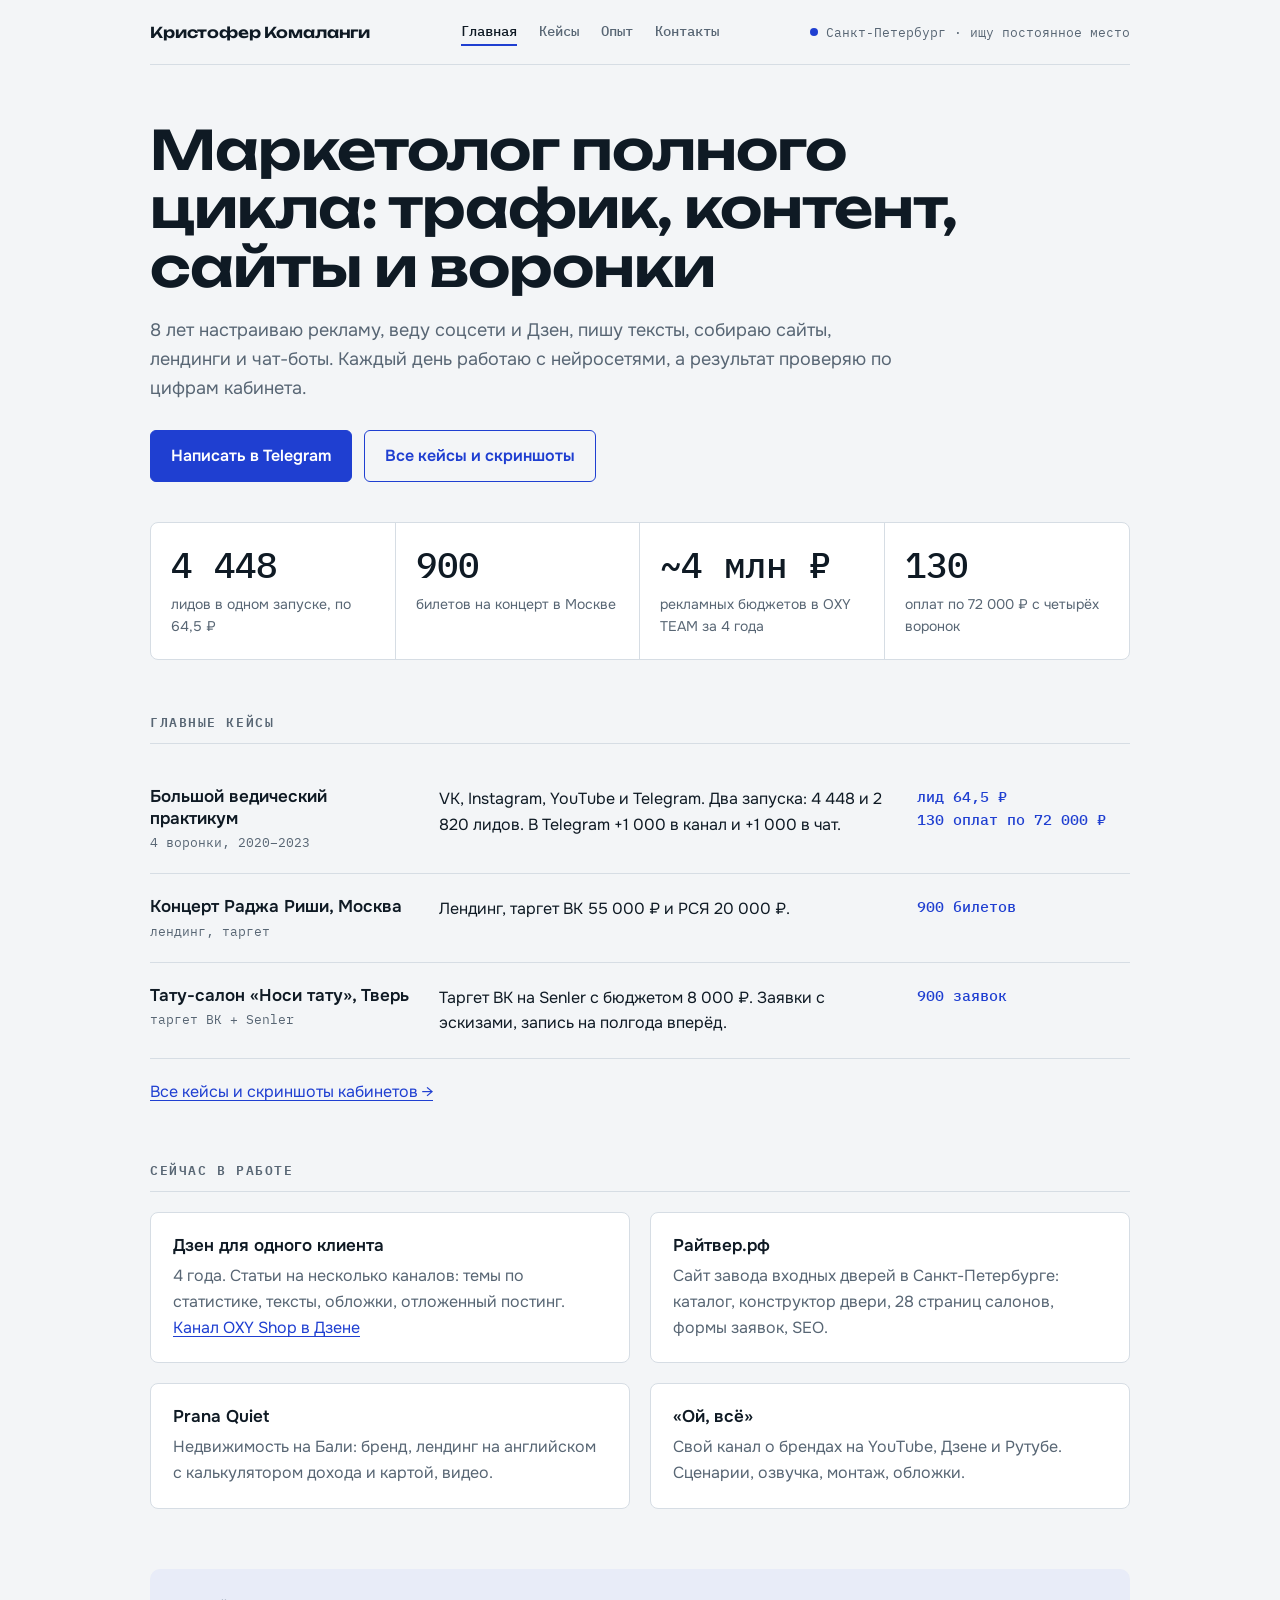
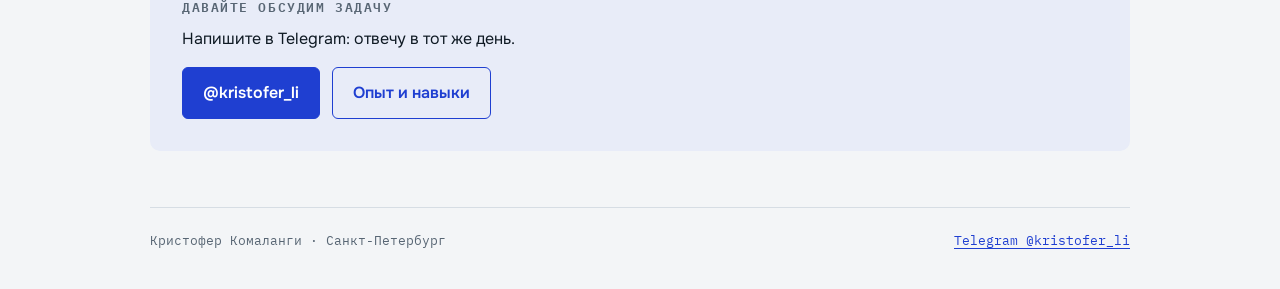
==== index.html @ 2c8e9608 "Портфолио-сайт: главная, кейсы, опыт, контакты Co-Authored-By: Claude Sonnet 5.5 <noreply@anthropic." ====
<!doctype html>
<html lang="ru">
<head>
<meta charset="utf-8">
<meta name="viewport" content="width=device-width, initial-scale=1, viewport-fit=cover">
<title>Кристофер Комаланги — маркетолог полного цикла</title>
<meta name="description" content="Трафик, контент, сайты и воронки. 8 лет в маркетинге, кейсы с цифрами и скриншотами рекламных кабинетов. Санкт-Петербург.">
<link rel="canonical" href="https://komalangi.github.io/">
<link rel="icon" href="favicon.svg" type="image/svg+xml">
<meta property="og:type" content="website">
<meta property="og:locale" content="ru_RU">
<meta property="og:site_name" content="Кристофер Комаланги">
<meta property="og:title" content="Кристофер Комаланги — маркетолог полного цикла">
<meta property="og:description" content="Трафик, контент, сайты и воронки. 8 лет в маркетинге, кейсы с цифрами и скриншотами рекламных кабинетов. Санкт-Петербург.">
<meta property="og:url" content="https://komalangi.github.io/">
<meta property="og:image" content="https://komalangi.github.io/img/og.png">
<meta name="twitter:card" content="summary_large_image">
<link rel="preconnect" href="https://fonts.googleapis.com">
<link rel="preconnect" href="https://fonts.gstatic.com" crossorigin>
<link rel="stylesheet" href="https://fonts.googleapis.com/css2?family=Unbounded:wght@500;600&family=Onest:wght@400;500;600&family=IBM+Plex+Mono:wght@400;500&display=swap">
<link rel="stylesheet" href="css/style.css">
</head>
<body>
<div class="wrap">
<header class="top">
  <a class="brand" href="index.html">Кристофер Комаланги</a>
  <nav class="menu" aria-label="Разделы сайта"><a href="index.html" aria-current="page">Главная</a><a href="cases.html">Кейсы</a><a href="experience.html">Опыт</a><a href="contact.html">Контакты</a></nav>
  <span class="status">Санкт-Петербург · ищу постоянное место</span>
</header>
<main>
<div class="hero">
  <h1>Маркетолог полного цикла: трафик, контент, сайты и воронки</h1>
  <p>8 лет настраиваю рекламу, веду соцсети и Дзен, пишу тексты, собираю сайты, лендинги и чат-боты. Каждый день работаю с нейросетями, а результат проверяю по цифрам кабинета.</p>
  <div class="cta"><a class="btn main" href="https://t.me/kristofer_li">Написать в Telegram</a><a class="btn alt" href="cases.html">Все кейсы и скриншоты</a></div>
</div>
<div class="figures" role="list">
  <div role="listitem"><strong>4 448</strong><span>лидов в одном запуске, по 64,5 ₽</span></div>
  <div role="listitem"><strong>900</strong><span>билетов на концерт в Москве</span></div>
  <div role="listitem"><strong>~4 млн ₽</strong><span>рекламных бюджетов в OXY TEAM за 4 года</span></div>
  <div role="listitem"><strong>130</strong><span>оплат по 72 000 ₽ с четырёх воронок</span></div>
</div>
<section><h2>Главные кейсы</h2>
<div class="case"><h3>Большой ведический практикум<small>4 воронки, 2020–2023</small></h3><p>VK, Instagram, YouTube и Telegram. Два запуска: 4 448 и 2 820 лидов. В Telegram +1 000 в канал и +1 000 в чат.</p><div class="num">лид 64,5 ₽<br>130 оплат по 72 000 ₽</div></div><div class="case"><h3>Концерт Раджа Риши, Москва<small>лендинг, таргет</small></h3><p>Лендинг, таргет ВК 55 000 ₽ и РСЯ 20 000 ₽.</p><div class="num">900 билетов</div></div><div class="case"><h3>Тату-салон «Носи тату», Тверь<small>таргет ВК + Senler</small></h3><p>Таргет ВК на Senler с бюджетом 8 000 ₽. Заявки с эскизами, запись на полгода вперёд.</p><div class="num">900 заявок</div></div>
<div class="more"><a href="cases.html">Все кейсы и скриншоты кабинетов →</a></div></section>
<section><h2>Сейчас в работе</h2>
  <div class="two">
    <div class="box"><h3>Дзен для одного клиента</h3><p>4 года. Статьи на несколько каналов: темы по статистике, тексты, обложки, отложенный постинг. <a href="https://dzen.ru/oxyshop" target="_blank" rel="noopener">Канал OXY Shop в Дзене</a></p></div>
    <div class="box"><h3>Райтвер.рф</h3><p>Сайт завода входных дверей в Санкт-Петербурге: каталог, конструктор двери, 28 страниц салонов, формы заявок, SEO.</p></div>
    <div class="box"><h3>Prana Quiet</h3><p>Недвижимость на Бали: бренд, лендинг на английском с калькулятором дохода и картой, видео.</p></div>
    <div class="box"><h3>«Ой, всё»</h3><p>Свой канал о брендах на YouTube, Дзене и Рутубе. Сценарии, озвучка, монтаж, обложки.</p></div>
  </div></section>
<div class="contact"><h2>Давайте обсудим задачу</h2><p>Напишите в Telegram: отвечу в тот же день.</p><div class="cta"><a class="btn main" href="https://t.me/kristofer_li">@kristofer_li</a><a class="btn alt" href="experience.html">Опыт и навыки</a></div></div>
</main>
<footer class="bottom"><span>Кристофер Комаланги · Санкт-Петербург</span><a href="https://t.me/kristofer_li">Telegram @kristofer_li</a></footer>
</div>
</body>
</html>
---- css/style.css ----
:root{
  --bg:#f3f5f7; --surface:#fff; --fg:#0f1a24; --muted:#586674; --line:#d6dde4;
  --accent:#1f3fd1; --accent-ink:#fff; --soft:#e8ecf8;
  --display:'Unbounded','Arial Black',system-ui,sans-serif;
  --body:'Onest',system-ui,-apple-system,'Segoe UI',Roboto,sans-serif;
  --mono:'IBM Plex Mono',ui-monospace,Menlo,Consolas,monospace;
}
@media (prefers-color-scheme:dark){:root{
  --bg:#0c141c; --surface:#131e29; --fg:#e8edf2; --muted:#93a1ae; --line:#26364a;
  --accent:#7d93ff; --accent-ink:#0c141c; --soft:#1a2740; color-scheme:dark}}
*{box-sizing:border-box}
html{scroll-behavior:smooth}
body{margin:0;background:var(--bg);color:var(--fg);font:16px/1.6 var(--body);padding-inline:max(16px,env(safe-area-inset-left,0px)) max(16px,env(safe-area-inset-right,0px))}
a{color:var(--accent);text-underline-offset:3px}
a:focus-visible,button:focus-visible{outline:2px solid var(--accent);outline-offset:3px;border-radius:2px}
.wrap{max-width:980px;margin:0 auto}
header.top{display:flex;justify-content:space-between;align-items:center;gap:12px 24px;flex-wrap:wrap;padding:18px 0;border-bottom:1px solid var(--line)}
.brand{font:600 15px var(--display);color:var(--fg);text-decoration:none;letter-spacing:-.01em}
nav.menu{display:flex;gap:6px 22px;flex-wrap:wrap;font:500 14px var(--mono)}
nav.menu a{color:var(--muted);text-decoration:none;padding:4px 0;border-bottom:2px solid transparent}
nav.menu a:hover{color:var(--fg)}
nav.menu a[aria-current="page"]{color:var(--fg);border-bottom-color:var(--accent)}
.status{display:inline-flex;align-items:center;gap:8px;font:13px var(--mono);color:var(--muted)}
.status::before{content:"";width:8px;height:8px;border-radius:50%;background:var(--accent)}
.hero{padding:56px 0 40px}
.hero h1{font:600 clamp(30px,6vw,54px)/1.08 var(--display);letter-spacing:-.02em;margin:0 0 20px;text-wrap:balance}
.hero p{font-size:18px;max-width:62ch;margin:0 0 28px;color:var(--muted)}
.page-title{padding:44px 0 24px}
.page-title h1{font:600 clamp(26px,5vw,42px)/1.1 var(--display);letter-spacing:-.02em;margin:0 0 12px}
.page-title p{margin:0;color:var(--muted);max-width:62ch;font-size:17px}
.cta{display:flex;gap:12px;flex-wrap:wrap}
.btn{display:inline-block;padding:12px 20px;border-radius:6px;text-decoration:none;font-weight:600;border:1px solid var(--accent);font-family:inherit;font-size:16px;cursor:pointer}
.btn.main{background:var(--accent);color:var(--accent-ink)}
.btn.alt{color:var(--accent);background:transparent}
.figures{display:grid;grid-template-columns:repeat(4,1fr);border:1px solid var(--line);background:var(--surface);border-radius:8px;margin-bottom:56px}
.figures div{padding:22px 20px;border-right:1px solid var(--line);min-width:0}
.figures div:last-child{border-right:0}
.figures strong{display:block;font:500 clamp(24px,4.2vw,36px)/1.1 var(--mono);font-variant-numeric:tabular-nums;letter-spacing:-.02em}
.figures span{display:block;margin-top:8px;font-size:14px;color:var(--muted)}
@media(max-width:700px){.figures{grid-template-columns:1fr 1fr}.figures div:nth-child(2){border-right:0}.figures div:nth-child(-n+2){border-bottom:1px solid var(--line)}}
h2{font:600 13px/1 var(--mono);text-transform:uppercase;letter-spacing:.12em;color:var(--muted);margin:0 0 20px;padding-bottom:14px;border-bottom:1px solid var(--line)}
section{margin-bottom:60px}
.case{display:grid;grid-template-columns:minmax(0,1.1fr) minmax(0,1.9fr) minmax(0,.9fr);gap:8px 28px;padding:22px 0;border-bottom:1px solid var(--line)}
.case h3{font:600 17px/1.3 var(--body);margin:0}
.case h3 small{display:block;margin-top:4px;font:400 13px var(--mono);color:var(--muted)}
.case p{margin:0}
.case .num{font:500 15px/1.5 var(--mono);font-variant-numeric:tabular-nums;color:var(--accent)}
@media(max-width:760px){.case{grid-template-columns:1fr}}
.more{margin-top:20px}
.two{display:grid;grid-template-columns:repeat(2,minmax(0,1fr));gap:20px}
@media(max-width:700px){.two{grid-template-columns:1fr}}
.box{background:var(--surface);border:1px solid var(--line);border-radius:8px;padding:22px}
.box h3{margin:0 0 6px;font:600 17px/1.3 var(--body)}
.box p{margin:0;color:var(--muted)}
.shots{display:grid;grid-template-columns:repeat(2,minmax(0,1fr));gap:20px}
.shots figure{margin:0;background:var(--surface);border:1px solid var(--line);border-radius:8px;overflow:hidden;min-width:0}
.shots figure.wide{grid-column:1/-1}
.shots img{display:block;width:100%;height:auto;background:#fff}
.shots figcaption{padding:14px 16px;font-size:14px;color:var(--muted);border-top:1px solid var(--line)}
.shots figcaption b{color:var(--fg);font-weight:600}
@media(max-width:700px){.shots{grid-template-columns:1fr}}
.skill{display:grid;grid-template-columns:150px 1fr;gap:6px 24px;padding:14px 0;border-bottom:1px solid var(--line)}
.skill b{font:500 14px var(--mono);color:var(--muted)}
@media(max-width:600px){.skill{grid-template-columns:1fr}}
.job{display:grid;grid-template-columns:130px 1fr;gap:6px 24px;padding:16px 0;border-bottom:1px solid var(--line)}
.job time{font:500 14px var(--mono);color:var(--muted);font-variant-numeric:tabular-nums}
.job h3{margin:0 0 2px;font:600 16px/1.4 var(--body)}
.job p{margin:0;color:var(--muted)}
@media(max-width:600px){.job{grid-template-columns:1fr}}
.contact{background:var(--soft);border-radius:10px;padding:32px;margin-bottom:56px}
.contact h2{border:0;padding:0;margin-bottom:12px}
.contact p{margin:0 0 16px;max-width:56ch}
.channels{display:grid;gap:12px;margin:0 0 28px;padding:0;list-style:none}
.channels li{display:flex;gap:16px;flex-wrap:wrap;padding:14px 0;border-bottom:1px solid var(--line)}
.channels b{font:500 14px var(--mono);color:var(--muted);min-width:110px}
footer.bottom{padding:24px 0 40px;font:13px var(--mono);color:var(--muted);border-top:1px solid var(--line);display:flex;justify-content:space-between;gap:12px;flex-wrap:wrap}
@media(prefers-reduced-motion:reduce){html{scroll-behavior:auto}}
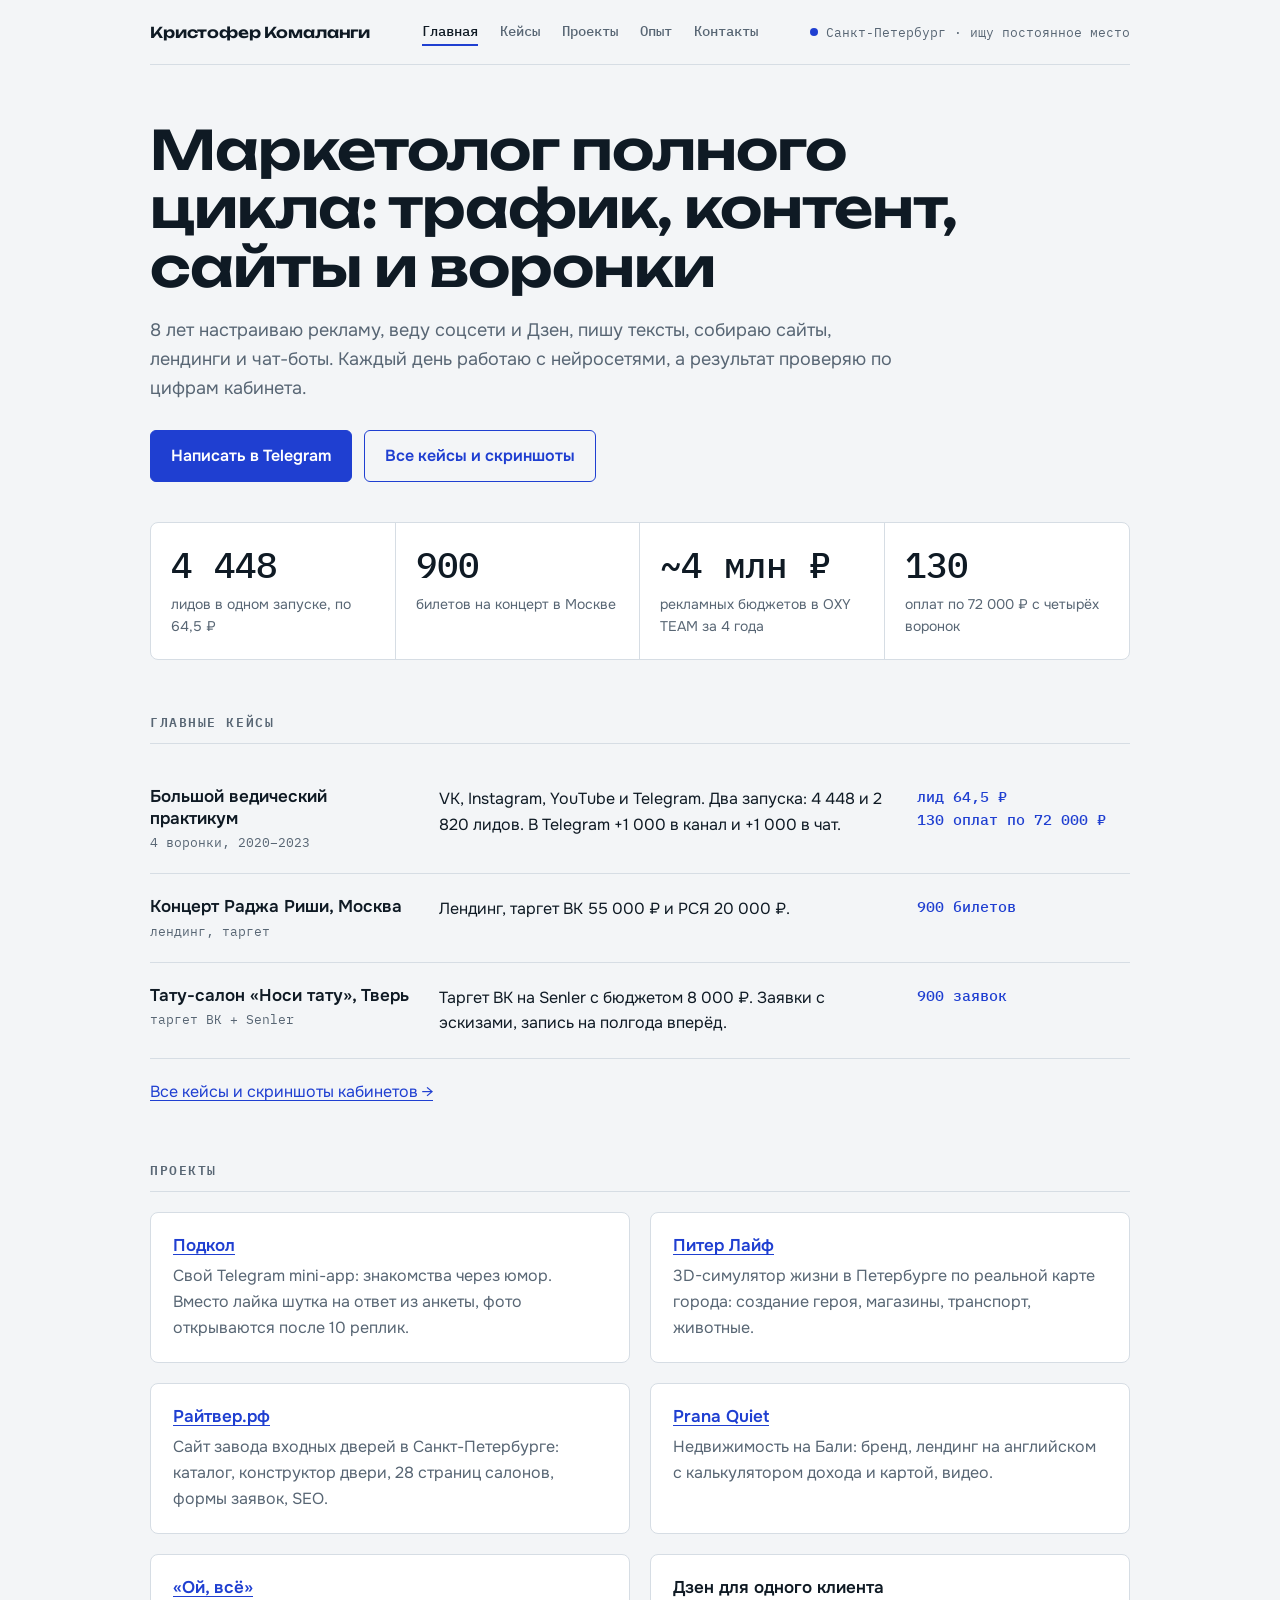
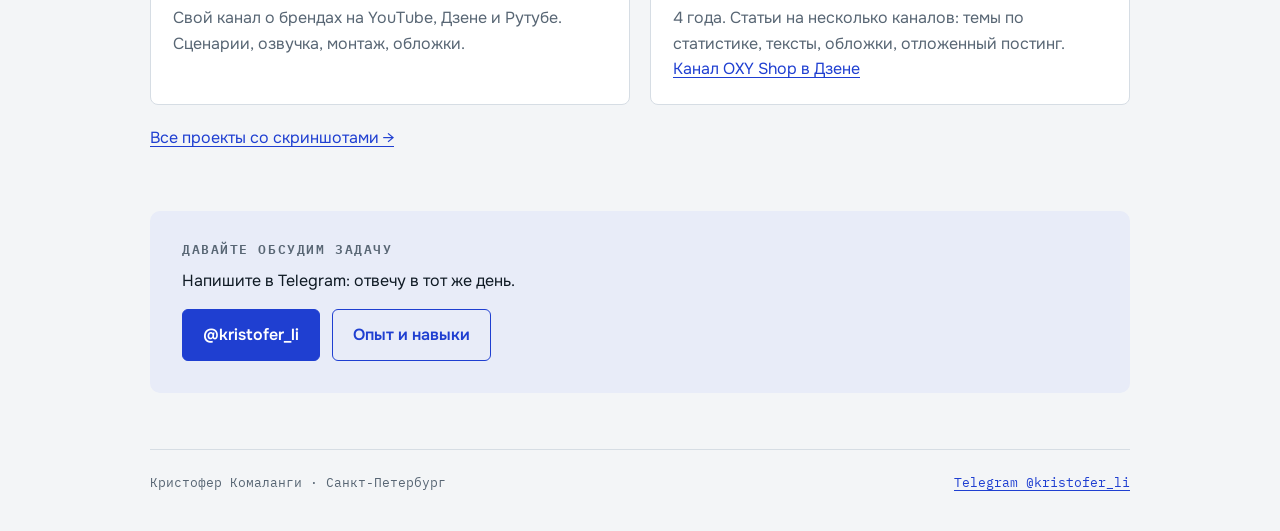
==== commit 7f6541a2: "Страница «Проекты»: Подкол, Питер Лайф, Райтвер, Prana Quiet, «Ой, всё» Новая страница projects.html" ====
--- a/index.html
+++ b/index.html
@@ -24,7 +24,7 @@
 <div class="wrap">
 <header class="top">
   <a class="brand" href="index.html">Кристофер Комаланги</a>
-  <nav class="menu" aria-label="Разделы сайта"><a href="index.html" aria-current="page">Главная</a><a href="cases.html">Кейсы</a><a href="experience.html">Опыт</a><a href="contact.html">Контакты</a></nav>
+  <nav class="menu" aria-label="Разделы сайта"><a href="index.html" aria-current="page">Главная</a><a href="cases.html">Кейсы</a><a href="projects.html">Проекты</a><a href="experience.html">Опыт</a><a href="contact.html">Контакты</a></nav>
   <span class="status">Санкт-Петербург · ищу постоянное место</span>
 </header>
 <main>
@@ -42,13 +42,16 @@
 <section><h2>Главные кейсы</h2>
 <div class="case"><h3>Большой ведический практикум<small>4 воронки, 2020–2023</small></h3><p>VK, Instagram, YouTube и Telegram. Два запуска: 4 448 и 2 820 лидов. В Telegram +1 000 в канал и +1 000 в чат.</p><div class="num">лид 64,5 ₽<br>130 оплат по 72 000 ₽</div></div><div class="case"><h3>Концерт Раджа Риши, Москва<small>лендинг, таргет</small></h3><p>Лендинг, таргет ВК 55 000 ₽ и РСЯ 20 000 ₽.</p><div class="num">900 билетов</div></div><div class="case"><h3>Тату-салон «Носи тату», Тверь<small>таргет ВК + Senler</small></h3><p>Таргет ВК на Senler с бюджетом 8 000 ₽. Заявки с эскизами, запись на полгода вперёд.</p><div class="num">900 заявок</div></div>
 <div class="more"><a href="cases.html">Все кейсы и скриншоты кабинетов →</a></div></section>
-<section><h2>Сейчас в работе</h2>
+<section><h2>Проекты</h2>
   <div class="two">
+    <div class="box"><h3><a href="projects.html#podkol">Подкол</a></h3><p>Свой Telegram mini-app: знакомства через юмор. Вместо лайка шутка на ответ из анкеты, фото открываются после 10 реплик.</p></div>
+    <div class="box"><h3><a href="projects.html#piter">Питер Лайф</a></h3><p>3D-симулятор жизни в Петербурге по реальной карте города: создание героя, магазины, транспорт, животные.</p></div>
+    <div class="box"><h3><a href="projects.html#raitver">Райтвер.рф</a></h3><p>Сайт завода входных дверей в Санкт-Петербурге: каталог, конструктор двери, 28 страниц салонов, формы заявок, SEO.</p></div>
+    <div class="box"><h3><a href="projects.html#prana">Prana Quiet</a></h3><p>Недвижимость на Бали: бренд, лендинг на английском с калькулятором дохода и картой, видео.</p></div>
+    <div class="box"><h3><a href="projects.html#oy">«Ой, всё»</a></h3><p>Свой канал о брендах на YouTube, Дзене и Рутубе. Сценарии, озвучка, монтаж, обложки.</p></div>
     <div class="box"><h3>Дзен для одного клиента</h3><p>4 года. Статьи на несколько каналов: темы по статистике, тексты, обложки, отложенный постинг. <a href="https://dzen.ru/oxyshop" target="_blank" rel="noopener">Канал OXY Shop в Дзене</a></p></div>
-    <div class="box"><h3>Райтвер.рф</h3><p>Сайт завода входных дверей в Санкт-Петербурге: каталог, конструктор двери, 28 страниц салонов, формы заявок, SEO.</p></div>
-    <div class="box"><h3>Prana Quiet</h3><p>Недвижимость на Бали: бренд, лендинг на английском с калькулятором дохода и картой, видео.</p></div>
-    <div class="box"><h3>«Ой, всё»</h3><p>Свой канал о брендах на YouTube, Дзене и Рутубе. Сценарии, озвучка, монтаж, обложки.</p></div>
-  </div></section>
+  </div>
+<div class="more"><a href="projects.html">Все проекты со скриншотами →</a></div></section>
 <div class="contact"><h2>Давайте обсудим задачу</h2><p>Напишите в Telegram: отвечу в тот же день.</p><div class="cta"><a class="btn main" href="https://t.me/kristofer_li">@kristofer_li</a><a class="btn alt" href="experience.html">Опыт и навыки</a></div></div>
 </main>
 <footer class="bottom"><span>Кристофер Комаланги · Санкт-Петербург</span><a href="https://t.me/kristofer_li">Telegram @kristofer_li</a></footer>
--- a/css/style.css
+++ b/css/style.css
@@ -75,3 +75,19 @@
 .channels b{font:500 14px var(--mono);color:var(--muted);min-width:110px}
 footer.bottom{padding:24px 0 40px;font:13px var(--mono);color:var(--muted);border-top:1px solid var(--line);display:flex;justify-content:space-between;gap:12px;flex-wrap:wrap}
 @media(prefers-reduced-motion:reduce){html{scroll-behavior:auto}}
+.toc{display:flex;flex-wrap:wrap;gap:8px 10px;margin:0 0 36px}
+.toc a{font:500 13px var(--mono);color:var(--fg);text-decoration:none;border:1px solid var(--line);background:var(--surface);border-radius:999px;padding:6px 14px}
+.toc a:hover{border-color:var(--accent);color:var(--accent)}
+.proj{display:grid;grid-template-columns:minmax(0,1.25fr) minmax(0,1fr);gap:28px;padding:32px 0;border-top:1px solid var(--line);scroll-margin-top:16px}
+.proj:last-of-type{margin-bottom:56px}
+.proj .pics{display:grid;gap:14px;align-content:start}
+.proj figure{margin:0;border:1px solid var(--line);border-radius:8px;overflow:hidden;background:var(--surface)}
+.proj img{display:block;width:100%;height:auto}
+.proj .kind{margin:0 0 6px;font:500 12px var(--mono);text-transform:uppercase;letter-spacing:.1em;color:var(--accent)}
+.proj h2.pt{font:600 clamp(22px,3.4vw,28px)/1.15 var(--display);letter-spacing:-.01em;text-transform:none;color:var(--fg);border:0;padding:0;margin:0 0 12px}
+.proj .info>p{margin:0 0 12px}
+.proj ul{margin:0 0 16px;padding-left:18px;color:var(--muted)}
+.proj li{margin:4px 0}
+.proj .meta{display:grid;grid-template-columns:110px 1fr;gap:12px;margin:0;padding:8px 0;border-top:1px solid var(--line);font-size:15px}
+.proj .meta b{font:500 13px var(--mono);color:var(--muted);padding-top:2px}
+@media(max-width:760px){.proj{grid-template-columns:1fr;gap:18px}.proj .meta{grid-template-columns:1fr;gap:2px}}
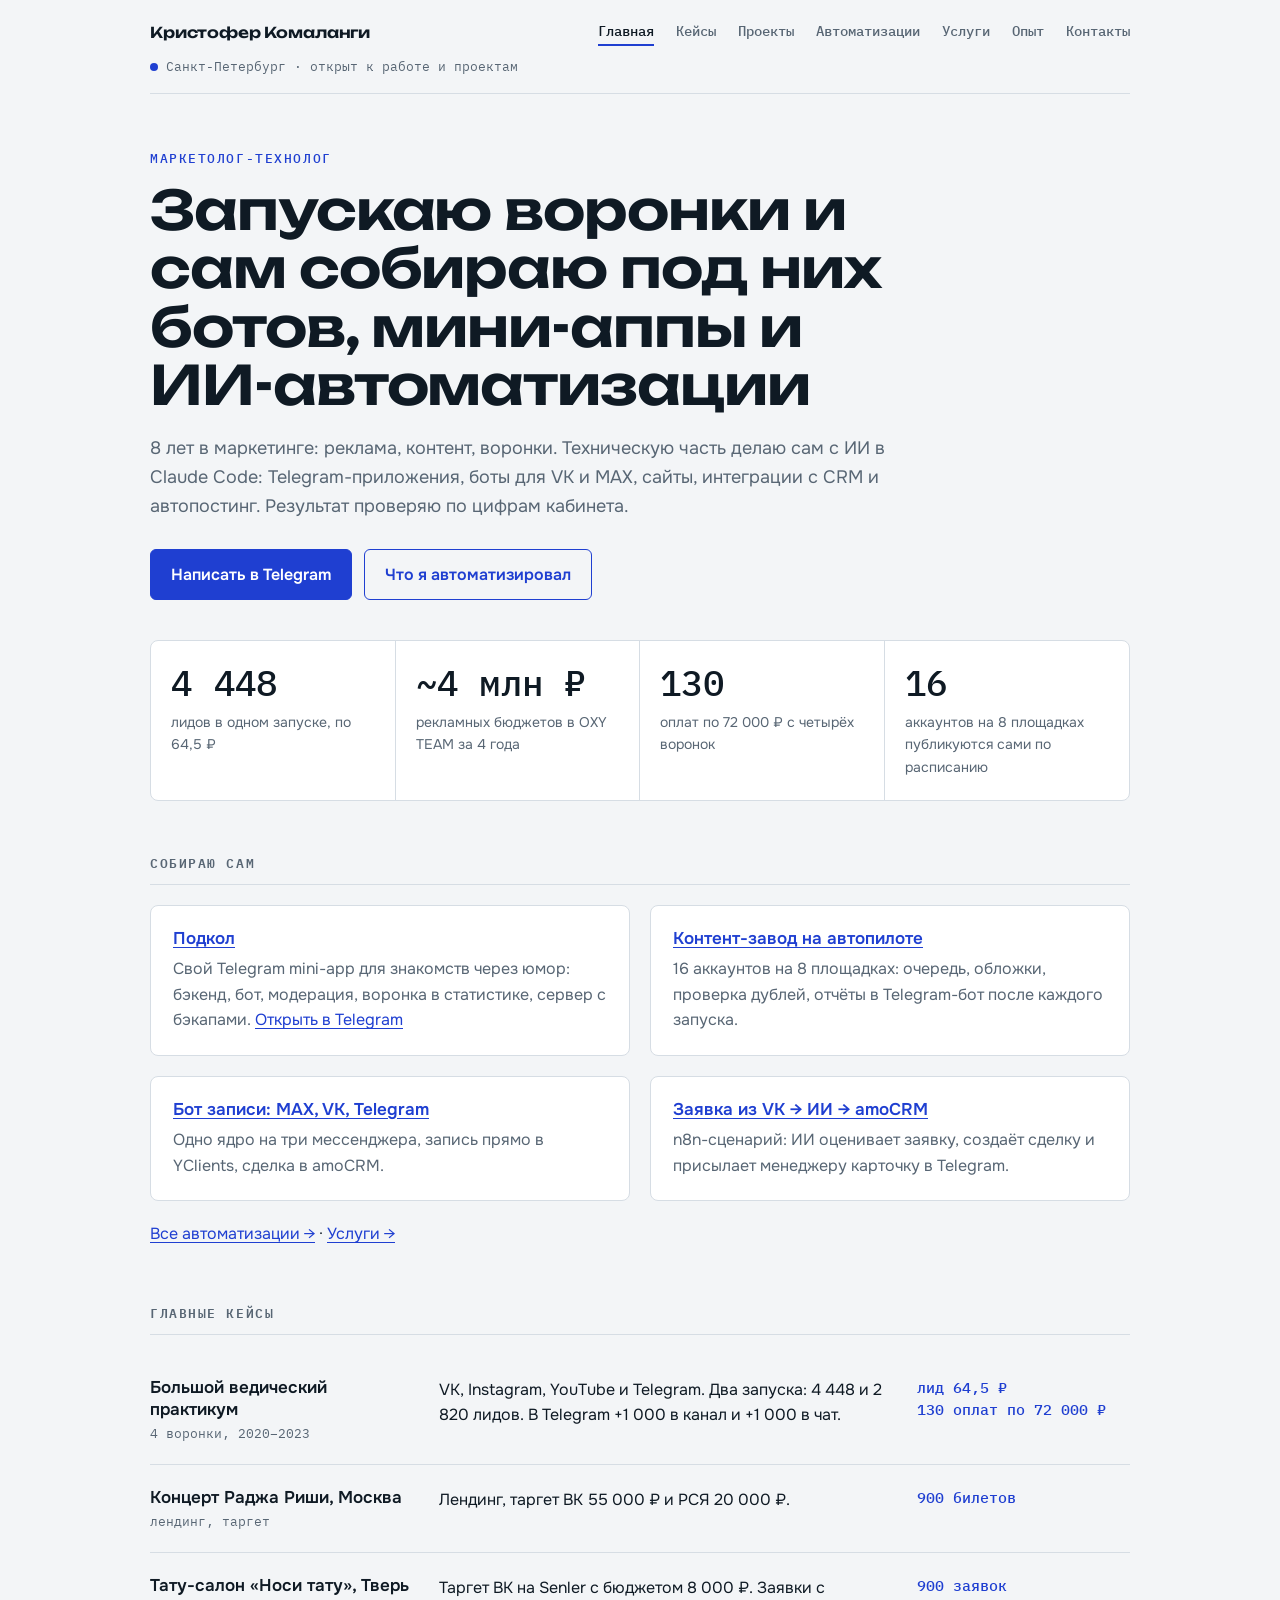
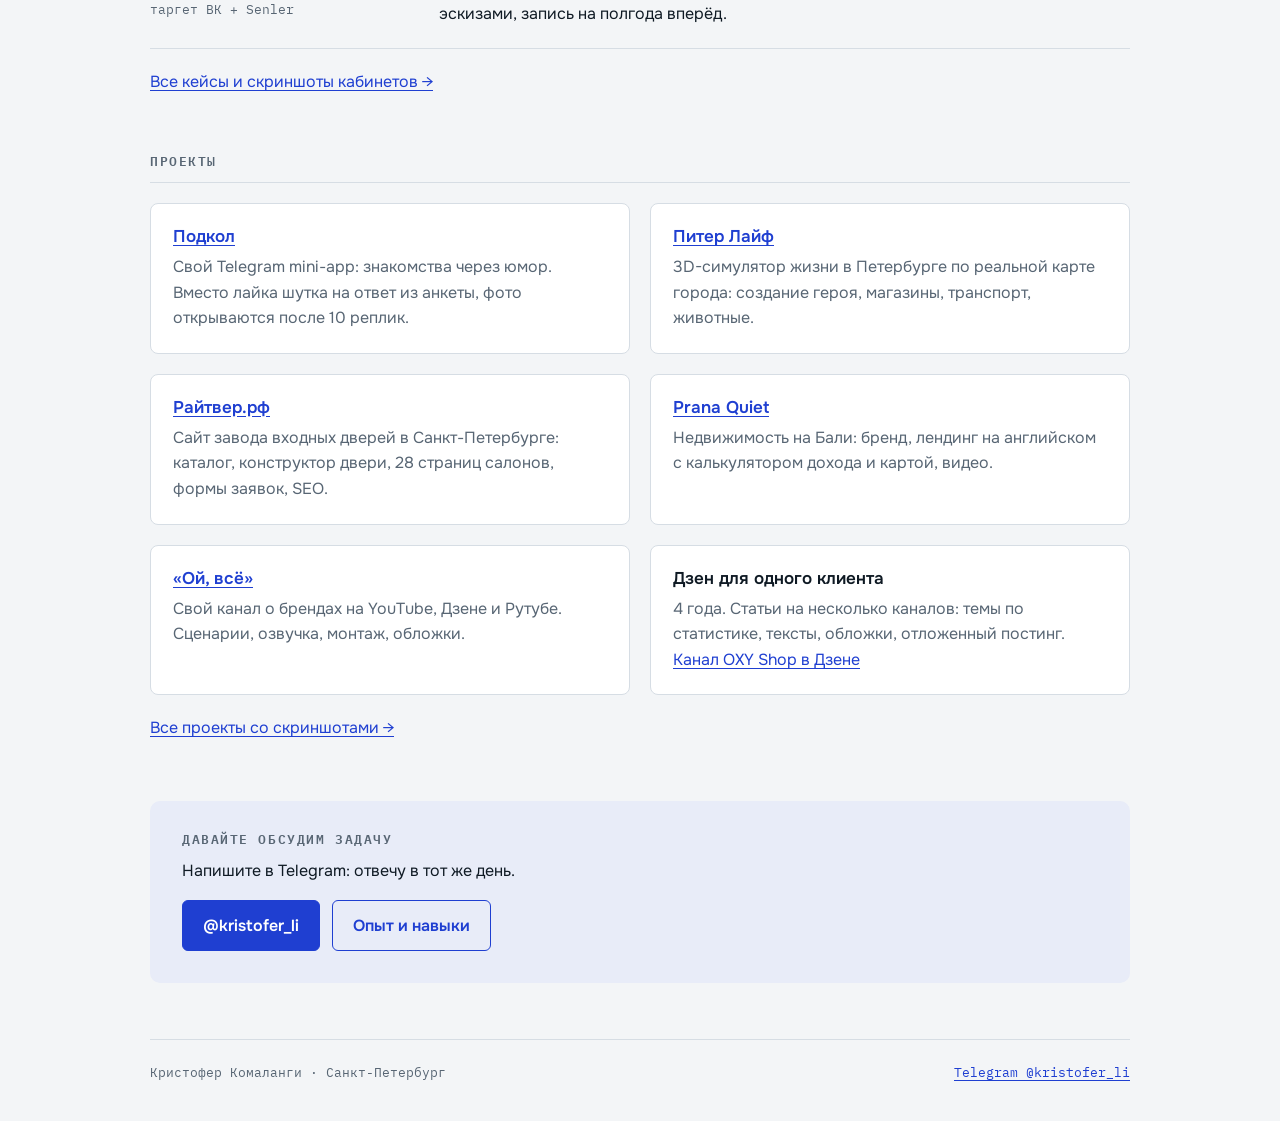
==== commit 242e0445: "Позиционирование «маркетолог-технолог»: страницы «Автоматизации» и «Услуги», ссылка на Подкол, новое" ====
--- a/index.html
+++ b/index.html
@@ -3,15 +3,15 @@
 <head>
 <meta charset="utf-8">
 <meta name="viewport" content="width=device-width, initial-scale=1, viewport-fit=cover">
-<title>Кристофер Комаланги — маркетолог полного цикла</title>
-<meta name="description" content="Трафик, контент, сайты и воронки. 8 лет в маркетинге, кейсы с цифрами и скриншотами рекламных кабинетов. Санкт-Петербург.">
+<title>Кристофер Комаланги — маркетолог-технолог: воронки, боты, ИИ-автоматизации</title>
+<meta name="description" content="Маркетолог-технолог: 8 лет в рекламе и воронках, сам собираю ботов для Telegram, VK и MAX, мини-аппы, сайты и ИИ-автоматизации. Кейсы с цифрами. Санкт-Петербург.">
 <link rel="canonical" href="https://komalangi.github.io/">
 <link rel="icon" href="favicon.svg" type="image/svg+xml">
 <meta property="og:type" content="website">
 <meta property="og:locale" content="ru_RU">
 <meta property="og:site_name" content="Кристофер Комаланги">
-<meta property="og:title" content="Кристофер Комаланги — маркетолог полного цикла">
-<meta property="og:description" content="Трафик, контент, сайты и воронки. 8 лет в маркетинге, кейсы с цифрами и скриншотами рекламных кабинетов. Санкт-Петербург.">
+<meta property="og:title" content="Кристофер Комаланги — маркетолог-технолог">
+<meta property="og:description" content="Маркетолог-технолог: 8 лет в рекламе и воронках, сам собираю ботов для Telegram, VK и MAX, мини-аппы, сайты и ИИ-автоматизации. Кейсы с цифрами. Санкт-Петербург.">
 <meta property="og:url" content="https://komalangi.github.io/">
 <meta property="og:image" content="https://komalangi.github.io/img/og.png">
 <meta name="twitter:card" content="summary_large_image">
@@ -24,21 +24,30 @@
 <div class="wrap">
 <header class="top">
   <a class="brand" href="index.html">Кристофер Комаланги</a>
-  <nav class="menu" aria-label="Разделы сайта"><a href="index.html" aria-current="page">Главная</a><a href="cases.html">Кейсы</a><a href="projects.html">Проекты</a><a href="experience.html">Опыт</a><a href="contact.html">Контакты</a></nav>
-  <span class="status">Санкт-Петербург · ищу постоянное место</span>
+  <nav class="menu" aria-label="Разделы сайта"><a href="index.html" aria-current="page">Главная</a><a href="cases.html">Кейсы</a><a href="projects.html">Проекты</a><a href="automation.html">Автоматизации</a><a href="services.html">Услуги</a><a href="experience.html">Опыт</a><a href="contact.html">Контакты</a></nav>
+  <span class="status">Санкт-Петербург · открыт к работе и проектам</span>
 </header>
 <main>
 <div class="hero">
-  <h1>Маркетолог полного цикла: трафик, контент, сайты и воронки</h1>
-  <p>8 лет настраиваю рекламу, веду соцсети и Дзен, пишу тексты, собираю сайты, лендинги и чат-боты. Каждый день работаю с нейросетями, а результат проверяю по цифрам кабинета.</p>
-  <div class="cta"><a class="btn main" href="https://t.me/kristofer_li">Написать в Telegram</a><a class="btn alt" href="cases.html">Все кейсы и скриншоты</a></div>
+  <p class="kind">Маркетолог-технолог</p>
+  <h1>Запускаю воронки и сам собираю под них ботов, мини-аппы и ИИ-автоматизации</h1>
+  <p>8 лет в маркетинге: реклама, контент, воронки. Техническую часть делаю сам с ИИ в Claude Code: Telegram-приложения, боты для VK и MAX, сайты, интеграции с CRM и автопостинг. Результат проверяю по цифрам кабинета.</p>
+  <div class="cta"><a class="btn main" href="https://t.me/kristofer_li">Написать в Telegram</a><a class="btn alt" href="automation.html">Что я автоматизировал</a></div>
 </div>
 <div class="figures" role="list">
   <div role="listitem"><strong>4 448</strong><span>лидов в одном запуске, по 64,5 ₽</span></div>
-  <div role="listitem"><strong>900</strong><span>билетов на концерт в Москве</span></div>
   <div role="listitem"><strong>~4 млн ₽</strong><span>рекламных бюджетов в OXY TEAM за 4 года</span></div>
   <div role="listitem"><strong>130</strong><span>оплат по 72 000 ₽ с четырёх воронок</span></div>
+  <div role="listitem"><strong>16</strong><span>аккаунтов на 8 площадках публикуются сами по расписанию</span></div>
 </div>
+<section><h2>Собираю сам</h2>
+  <div class="two">
+    <div class="box"><h3><a href="projects.html#podkol">Подкол</a></h3><p>Свой Telegram mini-app для знакомств через юмор: бэкенд, бот, модерация, воронка в статистике, сервер с бэкапами. <a href="https://t.me/podkol_spb_bot" target="_blank" rel="noopener">Открыть в Telegram</a></p></div>
+    <div class="box"><h3><a href="automation.html#autopost">Контент-завод на автопилоте</a></h3><p>16 аккаунтов на 8 площадках: очередь, обложки, проверка дублей, отчёты в Telegram-бот после каждого запуска.</p></div>
+    <div class="box"><h3><a href="automation.html#booking">Бот записи: MAX, VK, Telegram</a></h3><p>Одно ядро на три мессенджера, запись прямо в YClients, сделка в amoCRM.</p></div>
+    <div class="box"><h3><a href="automation.html#n8n-leads">Заявка из VK → ИИ → amoCRM</a></h3><p>n8n-сценарий: ИИ оценивает заявку, создаёт сделку и присылает менеджеру карточку в Telegram.</p></div>
+  </div>
+<div class="more"><a href="automation.html">Все автоматизации →</a> · <a href="services.html">Услуги →</a></div></section>
 <section><h2>Главные кейсы</h2>
 <div class="case"><h3>Большой ведический практикум<small>4 воронки, 2020–2023</small></h3><p>VK, Instagram, YouTube и Telegram. Два запуска: 4 448 и 2 820 лидов. В Telegram +1 000 в канал и +1 000 в чат.</p><div class="num">лид 64,5 ₽<br>130 оплат по 72 000 ₽</div></div><div class="case"><h3>Концерт Раджа Риши, Москва<small>лендинг, таргет</small></h3><p>Лендинг, таргет ВК 55 000 ₽ и РСЯ 20 000 ₽.</p><div class="num">900 билетов</div></div><div class="case"><h3>Тату-салон «Носи тату», Тверь<small>таргет ВК + Senler</small></h3><p>Таргет ВК на Senler с бюджетом 8 000 ₽. Заявки с эскизами, запись на полгода вперёд.</p><div class="num">900 заявок</div></div>
 <div class="more"><a href="cases.html">Все кейсы и скриншоты кабинетов →</a></div></section>
--- a/css/style.css
+++ b/css/style.css
@@ -91,3 +91,7 @@
 .proj .meta{display:grid;grid-template-columns:110px 1fr;gap:12px;margin:0;padding:8px 0;border-top:1px solid var(--line);font-size:15px}
 .proj .meta b{font:500 13px var(--mono);color:var(--muted);padding-top:2px}
 @media(max-width:760px){.proj{grid-template-columns:1fr;gap:18px}.proj .meta{grid-template-columns:1fr;gap:2px}}
+.hero .kind{margin:0 0 14px;font:500 13px var(--mono);text-transform:uppercase;letter-spacing:.12em;color:var(--accent)}
+.proj.solo{grid-template-columns:1fr}
+.proj.solo .info{max-width:72ch}
+.tag{display:inline-block;margin-left:8px;padding:2px 8px;border-radius:999px;background:var(--soft);color:var(--accent);font:500 11px var(--mono);letter-spacing:.06em;vertical-align:middle;text-transform:uppercase}
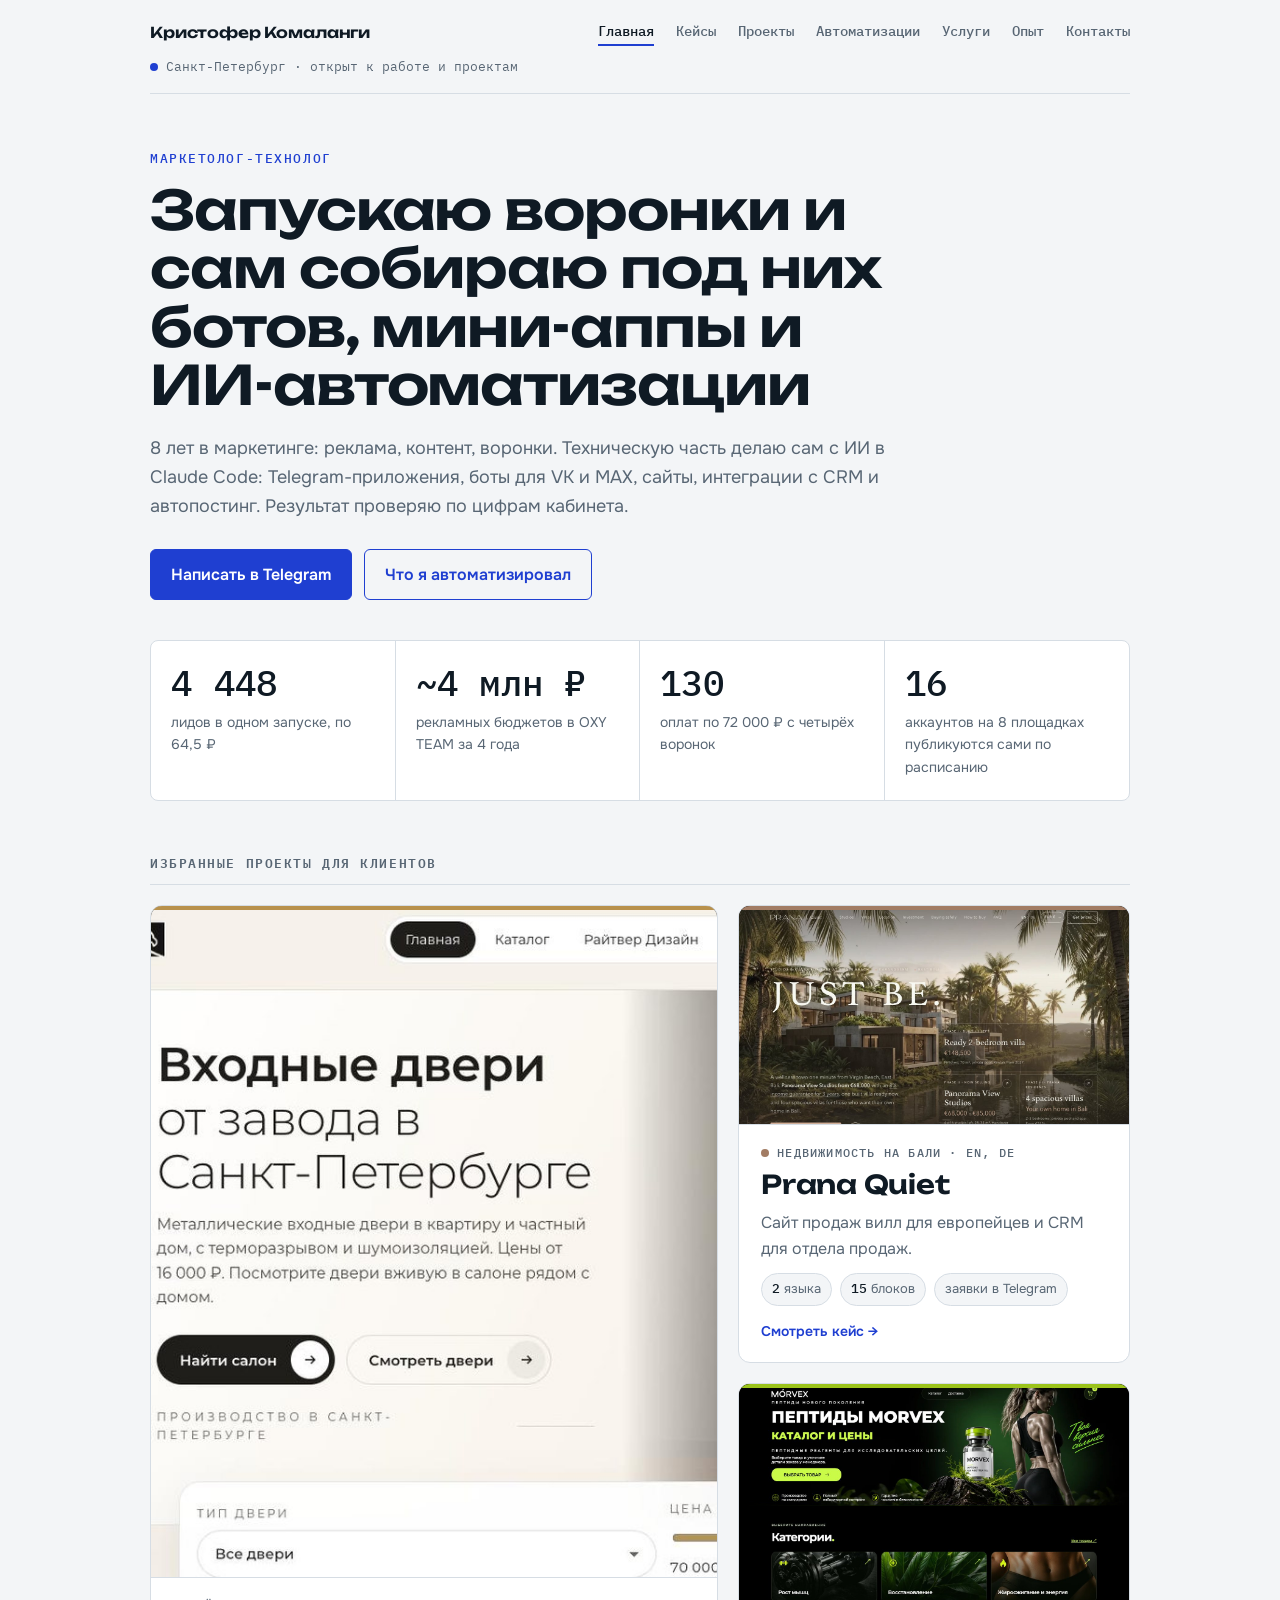
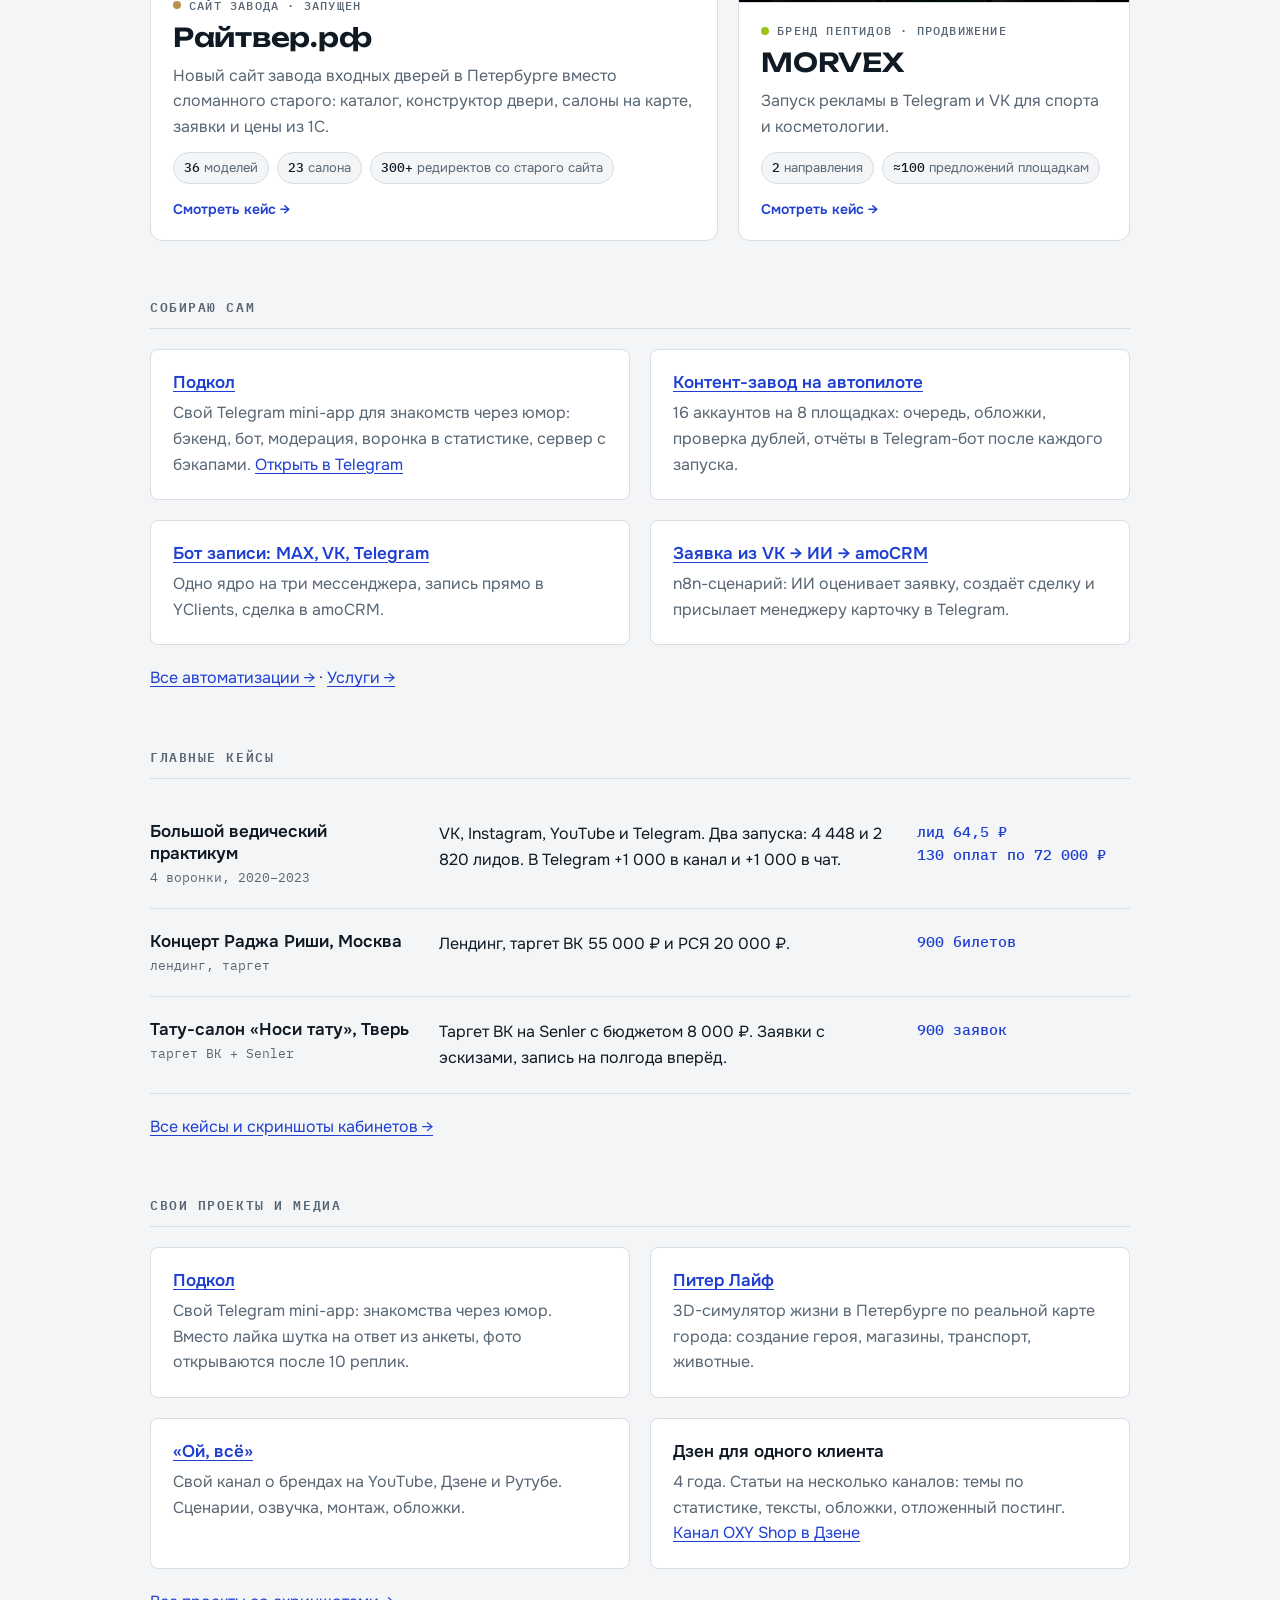
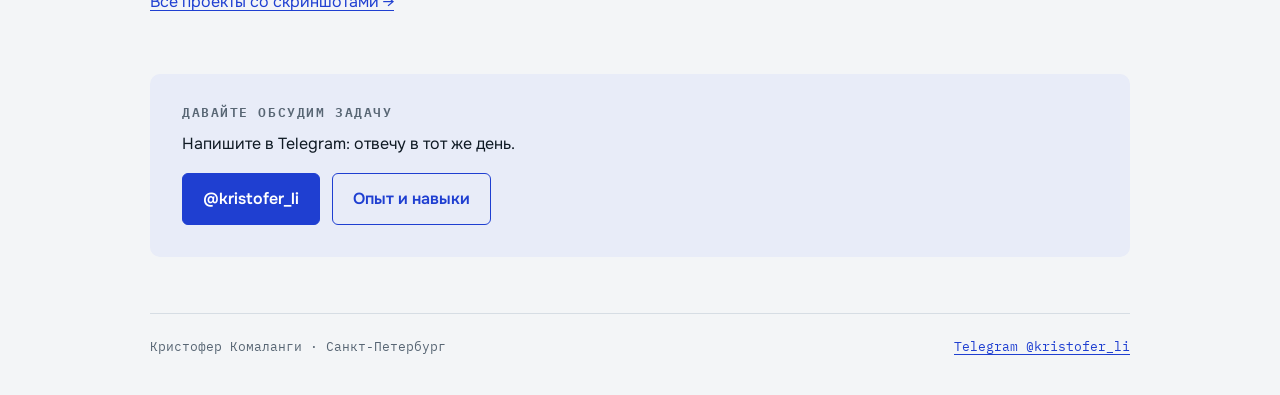
==== commit 5164cb5b: "Избранные проекты: Райтвер, Prana Quiet, MORVEX на главной и в «Проектах», факты уточнены Co-Authore" ====
--- a/index.html
+++ b/index.html
@@ -40,6 +40,40 @@
   <div role="listitem"><strong>130</strong><span>оплат по 72 000 ₽ с четырёх воронок</span></div>
   <div role="listitem"><strong>16</strong><span>аккаунтов на 8 площадках публикуются сами по расписанию</span></div>
 </div>
+<section id="featured"><h2>Избранные проекты для клиентов</h2>
+  <div class="featured">
+    <a class="feat big" href="projects.html#raitver" style="--brand:#B8914C">
+      <figure><img src="img/feat-raitver.jpg" alt="Главная нового сайта Райтвер: входные двери от завода в Санкт-Петербурге" width="1280" height="720"></figure>
+      <div class="fb">
+        <p class="fk">Сайт завода · запущен</p>
+        <h3>Райтвер.рф</h3>
+        <p class="fd">Новый сайт завода входных дверей в Петербурге вместо сломанного старого: каталог, конструктор двери, салоны на карте, заявки и цены из 1С.</p>
+        <ul class="chips"><li><b>36</b>моделей</li><li><b>23</b>салона</li><li><b>300+</b>редиректов со старого сайта</li></ul>
+        <span class="go">Смотреть кейс →</span>
+      </div>
+    </a>
+    <a class="feat" href="projects.html#prana" style="--brand:#A27C64">
+      <figure><img src="img/feat-prana.jpg" alt="Сайт Prana Quiet: Just be, студии и виллы на Бали" width="1280" height="720" loading="lazy"></figure>
+      <div class="fb">
+        <p class="fk">Недвижимость на Бали · EN, DE</p>
+        <h3>Prana Quiet</h3>
+        <p class="fd">Сайт продаж вилл для европейцев и CRM для отдела продаж.</p>
+        <ul class="chips"><li><b>2</b>языка</li><li><b>15</b>блоков</li><li>заявки в Telegram</li></ul>
+        <span class="go">Смотреть кейс →</span>
+      </div>
+    </a>
+    <a class="feat" href="projects.html#morvex" style="--brand:#9BC31A">
+      <figure><img src="img/feat-morvex.jpg" alt="Сайт бренда пептидов MORVEX" width="1280" height="720" loading="lazy"></figure>
+      <div class="fb">
+        <p class="fk">Бренд пептидов · продвижение</p>
+        <h3>MORVEX</h3>
+        <p class="fd">Запуск рекламы в Telegram и VK для спорта и косметологии.</p>
+        <ul class="chips"><li><b>2</b>направления</li><li><b>≈100</b>предложений площадкам</li></ul>
+        <span class="go">Смотреть кейс →</span>
+      </div>
+    </a>
+  </div>
+</section>
 <section><h2>Собираю сам</h2>
   <div class="two">
     <div class="box"><h3><a href="projects.html#podkol">Подкол</a></h3><p>Свой Telegram mini-app для знакомств через юмор: бэкенд, бот, модерация, воронка в статистике, сервер с бэкапами. <a href="https://t.me/podkol_spb_bot" target="_blank" rel="noopener">Открыть в Telegram</a></p></div>
@@ -51,12 +85,10 @@
 <section><h2>Главные кейсы</h2>
 <div class="case"><h3>Большой ведический практикум<small>4 воронки, 2020–2023</small></h3><p>VK, Instagram, YouTube и Telegram. Два запуска: 4 448 и 2 820 лидов. В Telegram +1 000 в канал и +1 000 в чат.</p><div class="num">лид 64,5 ₽<br>130 оплат по 72 000 ₽</div></div><div class="case"><h3>Концерт Раджа Риши, Москва<small>лендинг, таргет</small></h3><p>Лендинг, таргет ВК 55 000 ₽ и РСЯ 20 000 ₽.</p><div class="num">900 билетов</div></div><div class="case"><h3>Тату-салон «Носи тату», Тверь<small>таргет ВК + Senler</small></h3><p>Таргет ВК на Senler с бюджетом 8 000 ₽. Заявки с эскизами, запись на полгода вперёд.</p><div class="num">900 заявок</div></div>
 <div class="more"><a href="cases.html">Все кейсы и скриншоты кабинетов →</a></div></section>
-<section><h2>Проекты</h2>
+<section><h2>Свои проекты и медиа</h2>
   <div class="two">
     <div class="box"><h3><a href="projects.html#podkol">Подкол</a></h3><p>Свой Telegram mini-app: знакомства через юмор. Вместо лайка шутка на ответ из анкеты, фото открываются после 10 реплик.</p></div>
     <div class="box"><h3><a href="projects.html#piter">Питер Лайф</a></h3><p>3D-симулятор жизни в Петербурге по реальной карте города: создание героя, магазины, транспорт, животные.</p></div>
-    <div class="box"><h3><a href="projects.html#raitver">Райтвер.рф</a></h3><p>Сайт завода входных дверей в Санкт-Петербурге: каталог, конструктор двери, 28 страниц салонов, формы заявок, SEO.</p></div>
-    <div class="box"><h3><a href="projects.html#prana">Prana Quiet</a></h3><p>Недвижимость на Бали: бренд, лендинг на английском с калькулятором дохода и картой, видео.</p></div>
     <div class="box"><h3><a href="projects.html#oy">«Ой, всё»</a></h3><p>Свой канал о брендах на YouTube, Дзене и Рутубе. Сценарии, озвучка, монтаж, обложки.</p></div>
     <div class="box"><h3>Дзен для одного клиента</h3><p>4 года. Статьи на несколько каналов: темы по статистике, тексты, обложки, отложенный постинг. <a href="https://dzen.ru/oxyshop" target="_blank" rel="noopener">Канал OXY Shop в Дзене</a></p></div>
   </div>
--- a/css/style.css
+++ b/css/style.css
@@ -95,3 +95,38 @@
 .proj.solo{grid-template-columns:1fr}
 .proj.solo .info{max-width:72ch}
 .tag{display:inline-block;margin-left:8px;padding:2px 8px;border-radius:999px;background:var(--soft);color:var(--accent);font:500 11px var(--mono);letter-spacing:.06em;vertical-align:middle;text-transform:uppercase}
+.chat{margin:4px 0 16px;border:1px solid var(--line);border-radius:8px;background:var(--surface);overflow:hidden}
+.chat pre{margin:0;padding:16px 18px;font:13px/1.55 var(--mono);color:var(--fg);overflow-x:auto;white-space:pre}
+.chat figcaption{padding:10px 18px;font-size:13px;color:var(--muted);border-top:1px solid var(--line)}
+.proj .info,.proj .pics{min-width:0}
+/* Избранные проекты: бенто из трёх карточек */
+.featured{display:grid;grid-template-columns:minmax(0,1.45fr) minmax(0,1fr);grid-template-rows:auto auto;gap:20px}
+.feat{--brand:var(--accent);position:relative;display:flex;flex-direction:column;background:var(--surface);border:1px solid var(--line);border-radius:12px;overflow:hidden;color:var(--fg);text-decoration:none;transition:border-color .2s,transform .2s,box-shadow .2s}
+.feat::before{content:"";position:absolute;inset:0 0 auto;height:4px;background:var(--brand);z-index:1}
+.feat:hover{border-color:var(--brand);transform:translateY(-2px);box-shadow:0 14px 34px -18px rgba(15,26,36,.35)}
+.feat:focus-visible{outline:2px solid var(--brand);outline-offset:3px}
+.feat figure{margin:0;aspect-ratio:16/9;overflow:hidden;background:#111;border-bottom:1px solid var(--line)}
+.feat img{display:block;width:100%;height:100%;object-fit:cover;object-position:top center;transition:transform .5s ease}
+.feat:hover img{transform:scale(1.03)}
+.feat .fb{display:flex;flex-direction:column;gap:10px;padding:20px 22px 22px;flex:1}
+.feat .fk{display:flex;align-items:center;gap:8px;margin:0;font:500 12px var(--mono);text-transform:uppercase;letter-spacing:.1em;color:var(--muted)}
+.feat .fk::before{content:"";width:8px;height:8px;border-radius:50%;background:var(--brand);flex:none}
+.feat h3{margin:0;font:600 clamp(20px,2.6vw,26px)/1.15 var(--display);letter-spacing:-.01em}
+.feat p.fd{margin:0;color:var(--muted)}
+.feat .chips{display:flex;flex-wrap:wrap;gap:8px;margin:2px 0 0;padding:0;list-style:none}
+.feat .chips li{padding:5px 10px;border:1px solid var(--line);border-radius:999px;font-size:13px;color:var(--muted);background:var(--bg)}
+.feat .chips b{font:500 13px var(--mono);color:var(--fg);font-variant-numeric:tabular-nums;margin-right:4px}
+.feat .go{margin-top:auto;padding-top:6px;font:600 14px var(--body);color:var(--accent)}
+.feat.big{grid-row:1/3}
+.feat.big figure{aspect-ratio:auto;flex:1 1 auto;min-height:300px;position:relative}
+.feat.big figure img{position:absolute;inset:0;object-position:left top}
+.feat.big .fb{flex:none}
+@media(max-width:820px){.featured{grid-template-columns:1fr}.feat.big{grid-row:auto}.feat.big figure{aspect-ratio:16/9;flex:none;min-height:0}.feat.big figure img{position:static}}
+@media(prefers-reduced-motion:reduce){.feat,.feat img{transition:none}.feat:hover{transform:none}.feat:hover img{transform:none}}
+.proj .kind .live{display:inline-block;margin-left:8px;padding:1px 8px;border-radius:999px;background:var(--soft);font-size:11px;letter-spacing:.06em}
+.proj.star{position:relative;padding-left:20px}
+.proj.star::before{content:"";position:absolute;left:0;top:32px;bottom:32px;width:4px;border-radius:4px;background:var(--brand,var(--accent))}
+.proj .stats{display:flex;flex-wrap:wrap;gap:8px;margin:0 0 16px;padding:0;list-style:none}
+.proj .stats li{padding:5px 10px;border:1px solid var(--line);border-radius:999px;font-size:13px;color:var(--muted);background:var(--surface)}
+.proj .stats b{font:500 13px var(--mono);color:var(--fg);margin-right:4px}
+@media(max-width:760px){.proj.star{padding-left:14px}}
